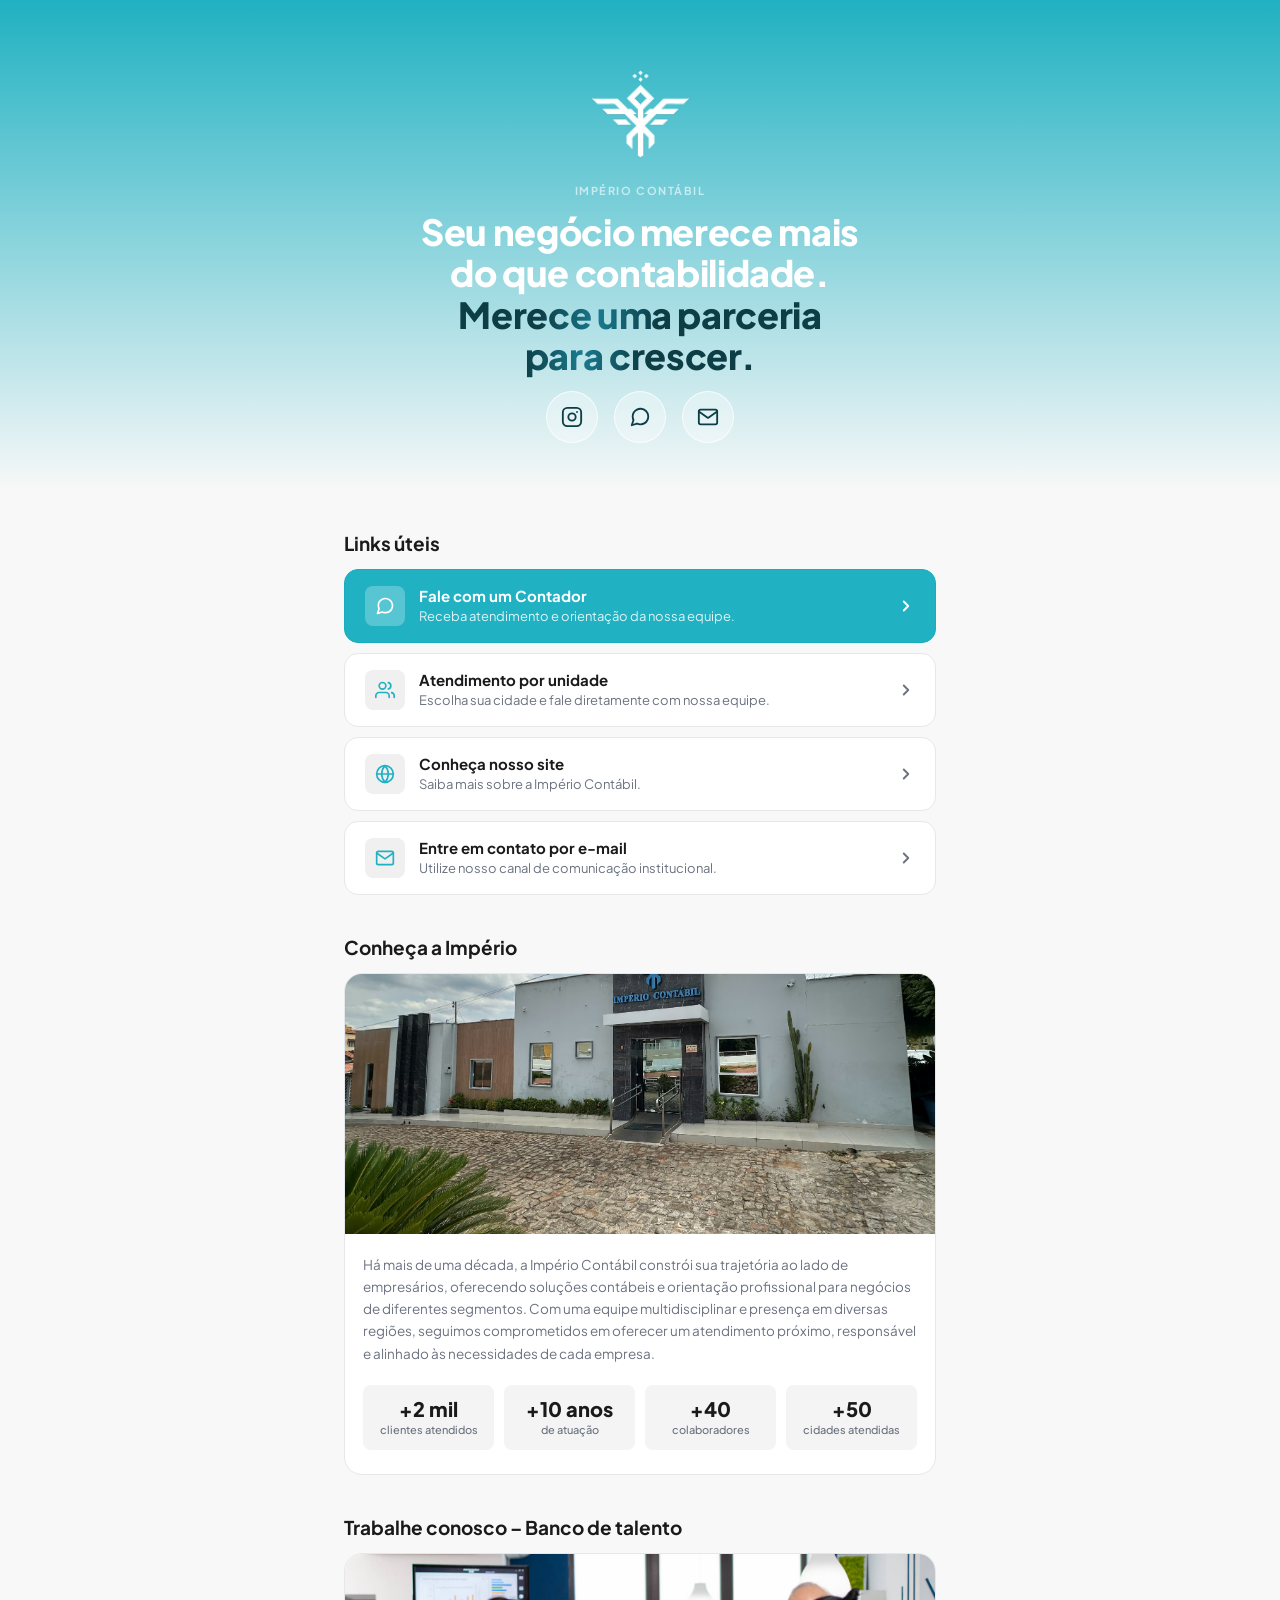
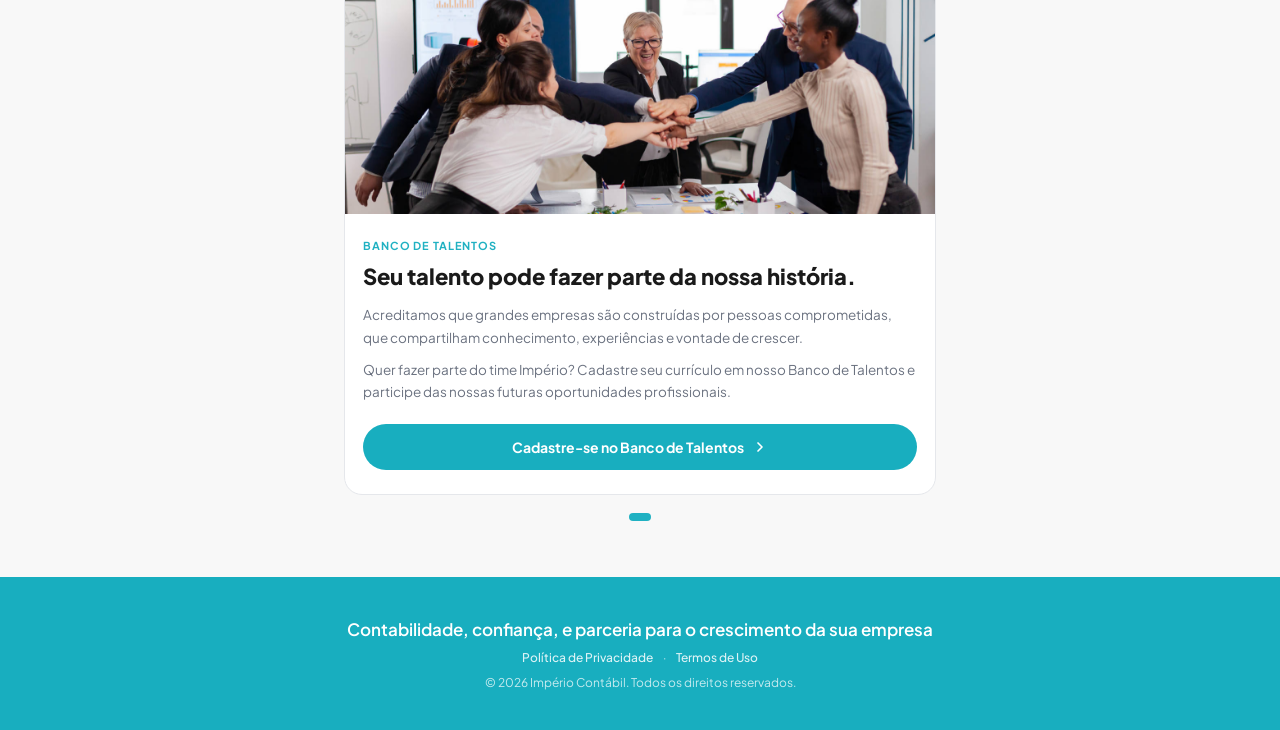
==== index.html @ be9b44d6 "Troca imagem da seção Conheça a Império pela fachada real Co-Authored-By: Claude Sonnet 4.6 <noreply" ====
<!DOCTYPE html>
<html lang="pt-BR">
<head>
  <meta charset="UTF-8" />
  <meta name="viewport" content="width=device-width, initial-scale=1.0" />
  <title>Império Contábil</title>
  <link rel="icon" type="image/png" href="assets/logo.png" />
  <link rel="preconnect" href="https://fonts.googleapis.com" />
  <link rel="preconnect" href="https://fonts.gstatic.com" crossorigin />
  <link href="https://fonts.googleapis.com/css2?family=Plus+Jakarta+Sans:wght@300;400;500;600;700;800&display=swap" rel="stylesheet" />
  <link rel="stylesheet" href="style.css" />
</head>
<body>

  <!-- HERO -->
  <section class="hero">
    <div class="hero__inner">
      <img src="assets/logo.png" alt="Logotipo Império Contábil" class="hero__logo" />
      <span class="hero__eyebrow">Império Contábil</span>
      <h1 class="hero__headline">
        Seu negócio merece mais<br>
        do que contabilidade.<br>
        <span class="hero__accent">Merece uma parceria<br>para crescer.</span>
      </h1>
      <div class="hero__socials">
        <a href="https://www.instagram.com/imperiocontabill/" target="_blank" rel="noopener" class="social-btn" aria-label="Instagram">
          <!-- Camera / Instagram -->
          <svg xmlns="http://www.w3.org/2000/svg" width="22" height="22" viewBox="0 0 24 24" fill="none" stroke="currentColor" stroke-width="2" stroke-linecap="round" stroke-linejoin="round">
            <rect x="2" y="2" width="20" height="20" rx="5" ry="5"/>
            <circle cx="12" cy="12" r="4"/>
            <circle cx="17.5" cy="6.5" r="1" fill="currentColor" stroke="none"/>
          </svg>
        </a>
        <a href="https://wa.me/5589940937771" target="_blank" rel="noopener" class="social-btn" aria-label="WhatsApp">
          <!-- WhatsApp -->
          <svg xmlns="http://www.w3.org/2000/svg" width="22" height="22" viewBox="0 0 24 24" fill="none" stroke="currentColor" stroke-width="2" stroke-linecap="round" stroke-linejoin="round">
            <path d="M21 11.5a8.38 8.38 0 0 1-.9 3.8 8.5 8.5 0 0 1-7.6 4.7 8.38 8.38 0 0 1-3.8-.9L3 21l1.9-5.7a8.38 8.38 0 0 1-.9-3.8 8.5 8.5 0 0 1 4.7-7.6 8.38 8.38 0 0 1 3.8-.9h.5a8.48 8.48 0 0 1 8 8v.5z"/>
          </svg>
        </a>
        <a href="mailto:contato.imperiocontabil@gmail.com" class="social-btn" aria-label="E-mail">
          <!-- Email -->
          <svg xmlns="http://www.w3.org/2000/svg" width="22" height="22" viewBox="0 0 24 24" fill="none" stroke="currentColor" stroke-width="2" stroke-linecap="round" stroke-linejoin="round">
            <path d="M4 4h16c1.1 0 2 .9 2 2v12c0 1.1-.9 2-2 2H4c-1.1 0-2-.9-2-2V6c0-1.1.9-2 2-2z"/>
            <polyline points="22,6 12,13 2,6"/>
          </svg>
        </a>
      </div>
    </div>
  </section>

  <!-- MAIN CONTENT -->
  <main class="main">

    <!-- LINKS ÚTEIS -->
    <section class="section">
      <h2 class="section__title">Links úteis</h2>
      <div class="links-list">

        <a href="https://wa.me/5589940937771" target="_blank" rel="noopener" class="link-item link-item--primary">
          <div class="link-item__icon">
            <svg xmlns="http://www.w3.org/2000/svg" width="20" height="20" viewBox="0 0 24 24" fill="none" stroke="currentColor" stroke-width="2" stroke-linecap="round" stroke-linejoin="round">
              <path d="M21 11.5a8.38 8.38 0 0 1-.9 3.8 8.5 8.5 0 0 1-7.6 4.7 8.38 8.38 0 0 1-3.8-.9L3 21l1.9-5.7a8.38 8.38 0 0 1-.9-3.8 8.5 8.5 0 0 1 4.7-7.6 8.38 8.38 0 0 1 3.8-.9h.5a8.48 8.48 0 0 1 8 8v.5z"/>
            </svg>
          </div>
          <div class="link-item__text">
            <span class="link-item__label">Fale com um Contador</span>
            <span class="link-item__sub">Receba atendimento e orientação da nossa equipe.</span>
          </div>
          <div class="link-item__arrow">
            <svg xmlns="http://www.w3.org/2000/svg" width="18" height="18" viewBox="0 0 24 24" fill="none" stroke="currentColor" stroke-width="2.5" stroke-linecap="round" stroke-linejoin="round">
              <polyline points="9 18 15 12 9 6"/>
            </svg>
          </div>
        </a>

        <a href="unidades.html" class="link-item">
          <div class="link-item__icon link-item__icon--muted">
            <svg xmlns="http://www.w3.org/2000/svg" width="20" height="20" viewBox="0 0 24 24" fill="none" stroke="currentColor" stroke-width="2" stroke-linecap="round" stroke-linejoin="round">
              <path d="M17 21v-2a4 4 0 0 0-4-4H5a4 4 0 0 0-4 4v2"/>
              <circle cx="9" cy="7" r="4"/>
              <path d="M23 21v-2a4 4 0 0 0-3-3.87"/>
              <path d="M16 3.13a4 4 0 0 1 0 7.75"/>
            </svg>
          </div>
          <div class="link-item__text">
            <span class="link-item__label">Atendimento por unidade</span>
            <span class="link-item__sub">Escolha sua cidade e fale diretamente com nossa equipe.</span>
          </div>
          <div class="link-item__arrow link-item__arrow--muted">
            <svg xmlns="http://www.w3.org/2000/svg" width="18" height="18" viewBox="0 0 24 24" fill="none" stroke="currentColor" stroke-width="2.5" stroke-linecap="round" stroke-linejoin="round">
              <polyline points="9 18 15 12 9 6"/>
            </svg>
          </div>
        </a>

        <a href="https://imperiocontabill.com.br/" target="_blank" rel="noopener" class="link-item">
          <div class="link-item__icon link-item__icon--muted">
            <svg xmlns="http://www.w3.org/2000/svg" width="20" height="20" viewBox="0 0 24 24" fill="none" stroke="currentColor" stroke-width="2" stroke-linecap="round" stroke-linejoin="round">
              <circle cx="12" cy="12" r="10"/>
              <line x1="2" y1="12" x2="22" y2="12"/>
              <path d="M12 2a15.3 15.3 0 0 1 4 10 15.3 15.3 0 0 1-4 10 15.3 15.3 0 0 1-4-10 15.3 15.3 0 0 1 4-10z"/>
            </svg>
          </div>
          <div class="link-item__text">
            <span class="link-item__label">Conheça nosso site</span>
            <span class="link-item__sub">Saiba mais sobre a Império Contábil.</span>
          </div>
          <div class="link-item__arrow link-item__arrow--muted">
            <svg xmlns="http://www.w3.org/2000/svg" width="18" height="18" viewBox="0 0 24 24" fill="none" stroke="currentColor" stroke-width="2.5" stroke-linecap="round" stroke-linejoin="round">
              <polyline points="9 18 15 12 9 6"/>
            </svg>
          </div>
        </a>

        <a href="mailto:contato.imperiocontabil@gmail.com" class="link-item">
          <div class="link-item__icon link-item__icon--muted">
            <svg xmlns="http://www.w3.org/2000/svg" width="20" height="20" viewBox="0 0 24 24" fill="none" stroke="currentColor" stroke-width="2" stroke-linecap="round" stroke-linejoin="round">
              <path d="M4 4h16c1.1 0 2 .9 2 2v12c0 1.1-.9 2-2 2H4c-1.1 0-2-.9-2-2V6c0-1.1.9-2 2-2z"/>
              <polyline points="22,6 12,13 2,6"/>
            </svg>
          </div>
          <div class="link-item__text">
            <span class="link-item__label">Entre em contato por e-mail</span>
            <span class="link-item__sub">Utilize nosso canal de comunicação institucional.</span>
          </div>
          <div class="link-item__arrow link-item__arrow--muted">
            <svg xmlns="http://www.w3.org/2000/svg" width="18" height="18" viewBox="0 0 24 24" fill="none" stroke="currentColor" stroke-width="2.5" stroke-linecap="round" stroke-linejoin="round">
              <polyline points="9 18 15 12 9 6"/>
            </svg>
          </div>
        </a>

      </div>
    </section>

    <!-- CONHEÇA A IMPÉRIO -->
    <section class="section">
      <h2 class="section__title">Conheça a Império</h2>
      <div class="card">
        <img src="assets/conheca-imperio-new.jpg" alt="Equipe Império Contábil" class="card__img" />
        <div class="card__body">
          <p class="card__text">
            Há mais de uma década, a Império Contábil constrói sua trajetória ao lado de empresários, oferecendo soluções contábeis e orientação profissional para negócios de diferentes segmentos. Com uma equipe multidisciplinar e presença em diversas regiões, seguimos comprometidos em oferecer um atendimento próximo, responsável e alinhado às necessidades de cada empresa.
          </p>
          <div class="stats-grid">
            <div class="stat">
              <span class="stat__value">+2 mil</span>
              <span class="stat__label">clientes atendidos</span>
            </div>
            <div class="stat">
              <span class="stat__value">+10 anos</span>
              <span class="stat__label">de atuação</span>
            </div>
            <div class="stat">
              <span class="stat__value">+40</span>
              <span class="stat__label">colaboradores</span>
            </div>
            <div class="stat">
              <span class="stat__value">+50</span>
              <span class="stat__label">cidades atendidas</span>
            </div>
          </div>
        </div>
      </div>
    </section>

    <!-- TRABALHE CONOSCO -->
    <section class="section">
      <h2 class="section__title">Trabalhe conosco &ndash; Banco de talento</h2>
      <div class="carousel">
        <div class="carousel__track" id="carouselTrack">

          <!-- Card 1: Banco de Talentos -->
          <div class="carousel__slide">
            <div class="card card--job">
              <img src="assets/banco-talentos.jpg" alt="Banco de Talentos Império Contábil" class="card__img" />
              <div class="card__body">
                <span class="tag">BANCO DE TALENTOS</span>
                <h3 class="card__job-title">Seu talento pode fazer parte da nossa história.</h3>
                <p class="card__text">
                  Acreditamos que grandes empresas são construídas por pessoas comprometidas, que compartilham conhecimento, experiências e vontade de crescer.
                </p>
                <p class="card__text">
                  Quer fazer parte do time Império? Cadastre seu currículo em nosso Banco de Talentos e participe das nossas futuras oportunidades profissionais.
                </p>
                <a href="#" class="btn-primary">
                  Cadastre-se no Banco de Talentos
                  <svg xmlns="http://www.w3.org/2000/svg" width="16" height="16" viewBox="0 0 24 24" fill="none" stroke="currentColor" stroke-width="2.5" stroke-linecap="round" stroke-linejoin="round">
                    <polyline points="9 18 15 12 9 6"/>
                  </svg>
                </a>
              </div>
            </div>
          </div>

          <!-- Slots para vagas futuras -->
          <!-- <div class="carousel__slide"> ... </div> -->

        </div>
        <div class="carousel__dots" id="carouselDots">
          <button class="dot dot--active" aria-label="Slide 1"></button>
        </div>
      </div>
    </section>

  </main>

  <!-- FOOTER -->
  <footer class="footer">
    <p class="footer__tagline">Contabilidade, confiança, e parceria para o crescimento da sua empresa</p>
    <div class="footer__legal">
      <a href="privacidade.html">Política de Privacidade</a>
      <span>·</span>
      <a href="termos.html">Termos de Uso</a>
    </div>
    <p class="footer__copy">&copy; 2026 Império Contábil. Todos os direitos reservados.</p>
  </footer>

  <script src="carousel.js"></script>
</body>
</html>
---- style.css ----
/* ============================================
   IMPÉRIO CONTÁBIL — Links Page
   Mobile-first | Plus Jakarta Sans
   ============================================ */

:root {
  --brand:        #20B1C2;
  --brand-dark:   #18AEBF;
  --white:        #ffffff;
  --bg:           #f8f8f8;
  --text:         #1a1a1a;
  --text-muted:   #6b7280;
  --border:       #e5e7eb;
  --radius-sm:    8px;
  --radius-md:    14px;
  --radius-lg:    18px;
}

*, *::before, *::after {
  box-sizing: border-box;
  margin: 0;
  padding: 0;
}

html {
  scroll-behavior: smooth;
}

body {
  font-family: 'Plus Jakarta Sans', sans-serif;
  font-size: 15px;
  color: var(--text);
  background-color: var(--bg);
  -webkit-font-smoothing: antialiased;
}

a {
  text-decoration: none;
  color: inherit;
}

img {
  display: block;
  max-width: 100%;
}

/* ============================================
   HERO
   ============================================ */

.hero {
  background: linear-gradient(180deg, var(--brand) 0%, var(--bg) 100%);
  padding: 48px 24px 36px;
  text-align: center;
}

.hero__inner {
  max-width: 480px;
  margin: 0 auto;
}

.hero__logo {
  width: 80px;
  height: 80px;
  object-fit: contain;
  margin: 0 auto 20px;
  /* logo is white — no filter needed on teal bg */
}

.hero__eyebrow {
  display: block;
  font-size: 11px;
  font-weight: 700;
  letter-spacing: 0.14em;
  text-transform: uppercase;
  color: rgba(255, 255, 255, 0.6);
  margin-bottom: 14px;
}

.hero__headline {
  font-size: 25px;
  font-weight: 800;
  line-height: 1.15;
  letter-spacing: -0.01em;
  margin-bottom: 14px;
  color: #ffffff;
}

.hero__accent {
  color: transparent;
  -webkit-background-clip: text;
  background-clip: text;
  background-image: repeating-linear-gradient(
    90deg,
    #0d3d45  0px,
    #0d3d45  80px,
    #1a7a8e 140px,
    #0d3d45 200px,
    #0d3d45 280px
  );
  background-size: 560px auto;
  animation: accentFlow 5s linear infinite;
}

@keyframes accentFlow {
  from { background-position: 0 0; }
  to   { background-position: 560px 0; }
}

.hero__sub {
  font-size: 15px;
  font-weight: 500;
  line-height: 1.5;
  color: #0a2d35;
  margin-bottom: 28px;
}

.hero__socials {
  display: flex;
  justify-content: center;
  gap: 16px;
}

.social-btn {
  display: flex;
  align-items: center;
  justify-content: center;
  width: 46px;
  height: 46px;
  border-radius: 50%;
  background: rgba(255, 255, 255, 0.35);
  color: #0d3d45;
  border: 1.5px solid rgba(255, 255, 255, 0.7);
  transition: background 0.2s, transform 0.15s;
}

.social-btn:hover {
  background: rgba(255, 255, 255, 0.55);
  transform: translateY(-2px);
}

/* ============================================
   MAIN
   ============================================ */

.main {
  max-width: 600px;
  margin: 0 auto;
  padding: 0 16px 40px;
}

.section {
  margin-top: 32px;
}

.section__title {
  font-size: 17px;
  font-weight: 700;
  color: var(--text);
  margin-bottom: 14px;
}

/* ============================================
   LINKS LIST
   ============================================ */

.links-list {
  display: flex;
  flex-direction: column;
  gap: 10px;
}

.link-item {
  display: flex;
  align-items: center;
  gap: 14px;
  padding: 14px 16px;
  background: var(--white);
  border-radius: var(--radius-md);
  border: 1px solid var(--border);
  transition: transform 0.15s, box-shadow 0.15s;
}

.link-item:hover {
  transform: translateY(-1px);
  box-shadow: 0 4px 12px rgba(0, 0, 0, 0.07);
}

.link-item:active {
  transform: translateY(0);
}

/* Primary (highlighted) link item */
.link-item--primary {
  background: var(--brand);
  border-color: var(--brand-dark);
  color: var(--white);
}

.link-item--primary .link-item__label {
  color: var(--white);
}

.link-item--primary .link-item__sub {
  color: rgba(255, 255, 255, 0.85);
}

.link-item__icon {
  display: flex;
  align-items: center;
  justify-content: center;
  flex-shrink: 0;
  width: 40px;
  height: 40px;
  border-radius: var(--radius-sm);
  background: rgba(255, 255, 255, 0.25);
  color: var(--white);
}

.link-item__icon--muted {
  background: #f0f0f0;
  color: var(--brand);
}

.link-item__text {
  flex: 1;
  display: flex;
  flex-direction: column;
  gap: 2px;
}

.link-item__label {
  font-size: 14px;
  font-weight: 700;
  color: var(--text);
  line-height: 1.3;
}

.link-item__sub {
  font-size: 12px;
  font-weight: 400;
  color: var(--text-muted);
  line-height: 1.4;
}

.link-item__arrow {
  flex-shrink: 0;
  display: flex;
  color: var(--white);
}

.link-item__arrow--muted {
  color: var(--text-muted);
}

/* ============================================
   CARD — Shared
   ============================================ */

.card {
  background: var(--white);
  border-radius: var(--radius-lg);
  border: 1px solid var(--border);
  overflow: hidden;
}

.card__img {
  width: 100%;
  height: 200px;
  object-fit: cover;
}

.card__body {
  padding: 20px 18px 24px;
}

.card__text {
  font-size: 13.5px;
  font-weight: 400;
  color: var(--text-muted);
  line-height: 1.65;
  margin-bottom: 10px;
}

.card__text:last-of-type {
  margin-bottom: 0;
}

/* ============================================
   STATS GRID
   ============================================ */

.stats-grid {
  display: grid;
  grid-template-columns: 1fr 1fr;
  gap: 10px;
  margin-top: 20px;
}

.stat {
  background: #f4f4f4;
  border-radius: var(--radius-sm);
  padding: 14px 12px;
  display: flex;
  flex-direction: column;
  align-items: center;
  gap: 4px;
}

.stat__value {
  font-size: 20px;
  font-weight: 800;
  color: var(--text);
  line-height: 1;
}

.stat__label {
  font-size: 11px;
  font-weight: 500;
  color: var(--text-muted);
  text-align: center;
}

/* ============================================
   CAROUSEL
   ============================================ */

.carousel {
  position: relative;
  overflow: hidden;
}

.carousel__track {
  display: flex;
  gap: 16px;
  overflow-x: auto;
  scroll-snap-type: x mandatory;
  -webkit-overflow-scrolling: touch;
  scrollbar-width: none;
  padding-bottom: 4px;
}

.carousel__track::-webkit-scrollbar {
  display: none;
}

.carousel__slide {
  flex: 0 0 100%;
  scroll-snap-align: start;
}

.carousel__dots {
  display: flex;
  justify-content: center;
  gap: 6px;
  margin-top: 14px;
}

.dot {
  width: 8px;
  height: 8px;
  border-radius: 50%;
  background: var(--border);
  border: none;
  cursor: pointer;
  padding: 0;
  transition: background 0.2s, width 0.2s;
}

.dot--active {
  background: var(--brand);
  width: 22px;
  border-radius: 4px;
}

/* ============================================
   JOB CARD
   ============================================ */

.card--job .card__body {
  padding: 20px 18px 24px;
}

.tag {
  display: inline-block;
  font-size: 11px;
  font-weight: 700;
  letter-spacing: 0.08em;
  color: var(--brand);
  margin-bottom: 10px;
}

.card__job-title {
  font-size: 20px;
  font-weight: 800;
  color: var(--text);
  line-height: 1.3;
  margin-bottom: 14px;
}

.btn-primary {
  display: inline-flex;
  align-items: center;
  justify-content: center;
  gap: 8px;
  margin-top: 20px;
  width: 100%;
  padding: 14px 20px;
  background: var(--brand-dark);
  color: var(--white);
  font-family: 'Plus Jakarta Sans', sans-serif;
  font-size: 14px;
  font-weight: 700;
  border-radius: 100px;
  border: none;
  cursor: pointer;
  transition: background 0.2s, transform 0.15s;
}

.btn-primary:hover {
  background: #159eaf;
  transform: translateY(-1px);
}

/* ============================================
   FOOTER
   ============================================ */

.footer {
  background: var(--brand-dark);
  padding: 32px 24px;
  text-align: center;
}

.footer__tagline {
  font-size: 15px;
  font-weight: 600;
  color: var(--white);
  line-height: 1.5;
  margin-bottom: 8px;
}

.footer__legal {
  display: flex;
  align-items: center;
  justify-content: center;
  gap: 10px;
  margin-bottom: 10px;
  font-size: 12px;
  color: rgba(255, 255, 255, 0.7);
}

.footer__legal a {
  color: rgba(255, 255, 255, 0.85);
  font-weight: 500;
  transition: color 0.2s;
}

.footer__legal a:hover {
  color: #ffffff;
}

.footer__copy {
  font-size: 12px;
  font-weight: 400;
  color: rgba(255, 255, 255, 0.75);
}

/* ============================================
   DESKTOP — min-width: 768px
   ============================================ */

@media (min-width: 768px) {

  .hero {
    padding: 64px 40px 48px;
  }

  .hero__logo {
    width: 100px;
    height: 100px;
  }

  .hero__headline {
    font-size: 36px;
  }

  .social-btn {
    width: 52px;
    height: 52px;
  }

  .main {
    padding: 0 24px 56px;
  }

  .section {
    margin-top: 40px;
  }

  .section__title {
    font-size: 19px;
  }

  .link-item {
    padding: 16px 20px;
  }

  .link-item__label {
    font-size: 15px;
  }

  .link-item__sub {
    font-size: 13px;
  }

  .card__img {
    height: 260px;
  }

  .stats-grid {
    grid-template-columns: repeat(4, 1fr);
  }

  .card__job-title {
    font-size: 22px;
  }

  .footer {
    padding: 40px 40px;
  }

  .footer__tagline {
    font-size: 17px;
  }
}

@media (min-width: 1024px) {

  .hero__inner {
    max-width: 560px;
  }

  .main {
    max-width: 640px;
  }

  .link-item:hover {
    box-shadow: 0 6px 20px rgba(0, 0, 0, 0.09);
  }
}
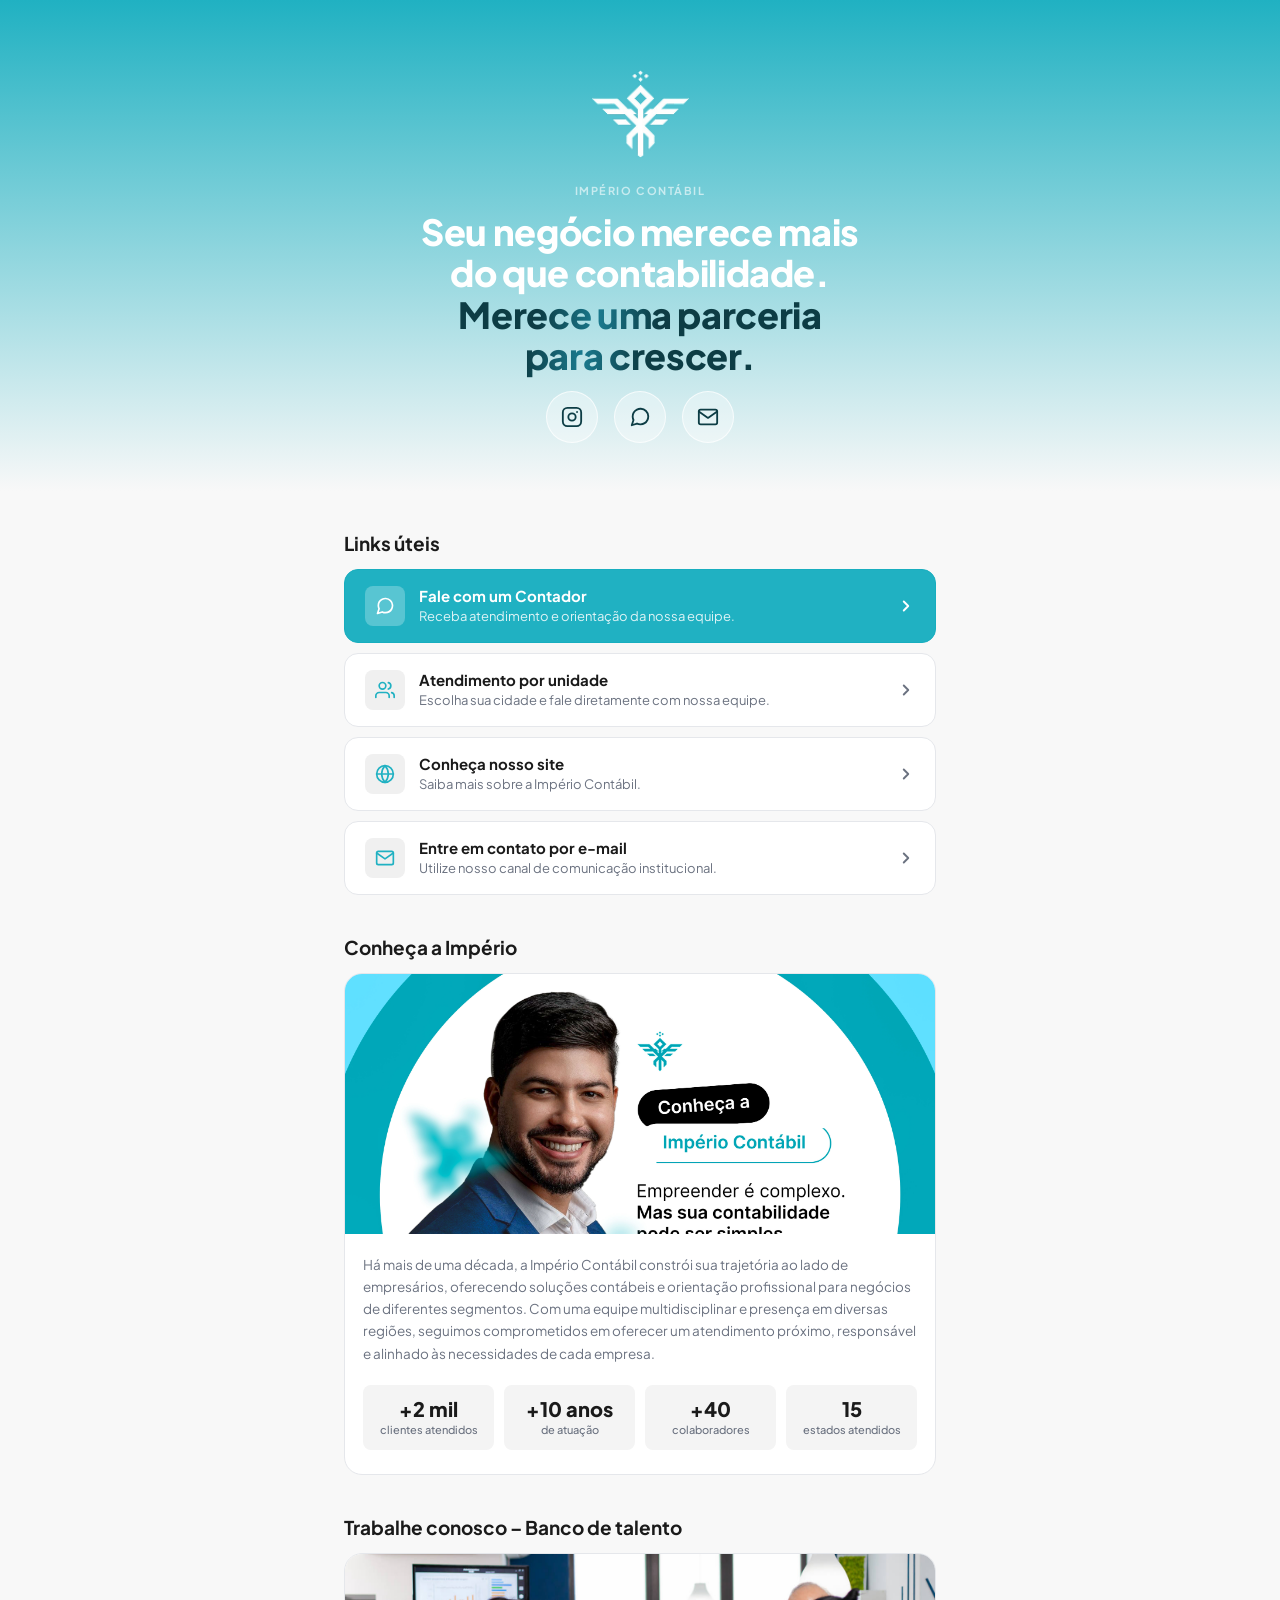
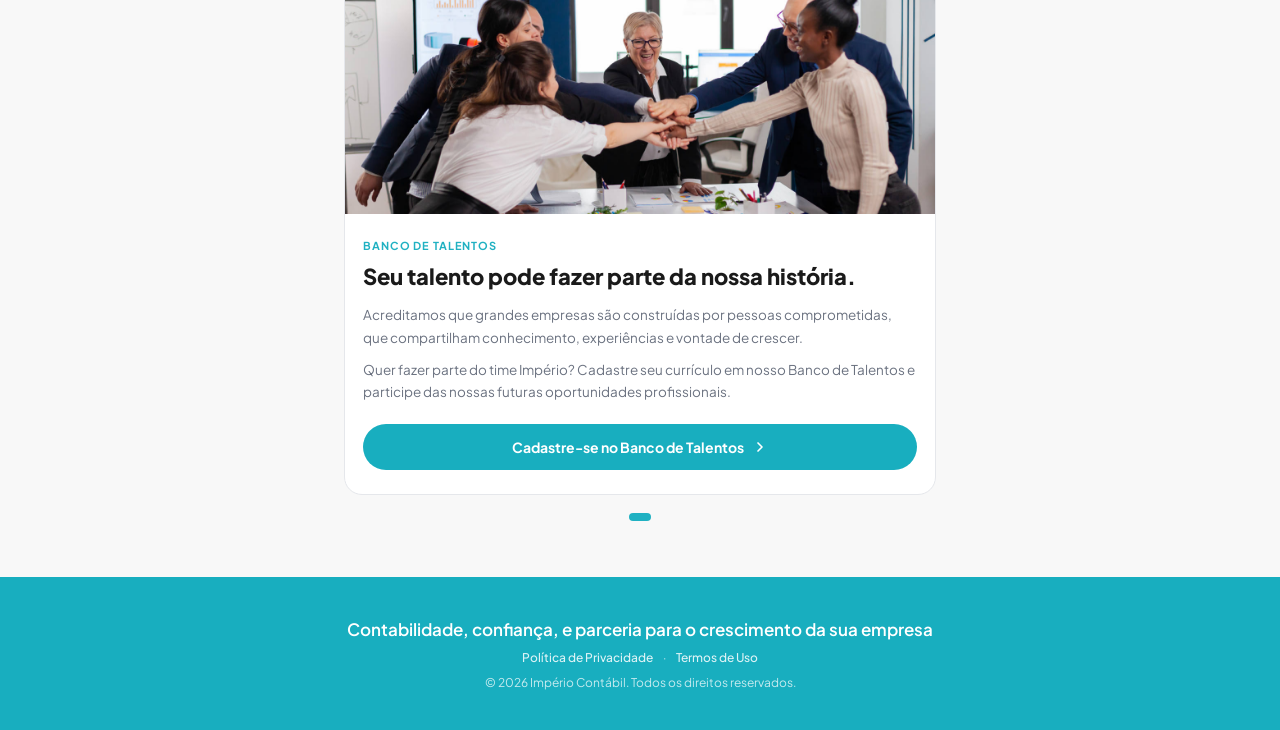
==== commit 9f841957: "Atualiza estatística de cidades para estados atendidos Co-Authored-By: Claude Sonnet 4.6 <noreply@an" ====
--- a/index.html
+++ b/index.html
@@ -137,7 +137,7 @@
     <section class="section">
       <h2 class="section__title">Conheça a Império</h2>
       <div class="card">
-        <img src="assets/conheca-imperio-new.jpg" alt="Equipe Império Contábil" class="card__img" />
+        <img src="assets/conheca-imperio-new.jpg" alt="Fachada Império Contábil" class="card__img" style="object-position: top;" />
         <div class="card__body">
           <p class="card__text">
             Há mais de uma década, a Império Contábil constrói sua trajetória ao lado de empresários, oferecendo soluções contábeis e orientação profissional para negócios de diferentes segmentos. Com uma equipe multidisciplinar e presença em diversas regiões, seguimos comprometidos em oferecer um atendimento próximo, responsável e alinhado às necessidades de cada empresa.
@@ -156,8 +156,8 @@
               <span class="stat__label">colaboradores</span>
             </div>
             <div class="stat">
-              <span class="stat__value">+50</span>
-              <span class="stat__label">cidades atendidas</span>
+              <span class="stat__value">15</span>
+              <span class="stat__label">estados atendidos</span>
             </div>
           </div>
         </div>
@@ -183,12 +183,12 @@
                 <p class="card__text">
                   Quer fazer parte do time Império? Cadastre seu currículo em nosso Banco de Talentos e participe das nossas futuras oportunidades profissionais.
                 </p>
-                <a href="#" class="btn-primary">
+                <button class="btn-primary" id="openTalentModal" type="button">
                   Cadastre-se no Banco de Talentos
                   <svg xmlns="http://www.w3.org/2000/svg" width="16" height="16" viewBox="0 0 24 24" fill="none" stroke="currentColor" stroke-width="2.5" stroke-linecap="round" stroke-linejoin="round">
                     <polyline points="9 18 15 12 9 6"/>
                   </svg>
-                </a>
+                </button>
               </div>
             </div>
           </div>
@@ -217,5 +217,149 @@
   </footer>
 
   <script src="carousel.js"></script>
+
+  <!-- MODAL — Banco de Talentos -->
+  <div class="modal-overlay" id="talentModal" aria-hidden="true">
+    <div class="modal" role="dialog" aria-modal="true">
+
+      <div class="modal__header">
+        <div class="modal__top">
+          <span class="modal__label">Banco de Talentos</span>
+          <button class="modal__close" id="modalClose" aria-label="Fechar">
+            <svg xmlns="http://www.w3.org/2000/svg" width="16" height="16" viewBox="0 0 24 24" fill="none" stroke="currentColor" stroke-width="2.5" stroke-linecap="round" stroke-linejoin="round">
+              <line x1="18" y1="6" x2="6" y2="18"/><line x1="6" y1="6" x2="18" y2="18"/>
+            </svg>
+          </button>
+        </div>
+        <div id="modalStepperWrap">
+          <div class="modal__stepper" id="modalStepper"></div>
+        </div>
+      </div>
+
+      <div class="modal__body">
+
+        <!-- Etapa 1 — Informações pessoais -->
+        <div class="modal__pane" data-pane="1">
+          <div class="modal__pane-header">
+            <span class="modal__pane-num">1 de 4</span>
+            <h3 class="modal__pane-title">Informações pessoais</h3>
+            <p class="modal__pane-sub">Vamos começar com seus dados básicos.</p>
+          </div>
+          <div class="form-fields">
+            <div class="form-group">
+              <label class="form-label" for="f-nome">Nome completo <span class="form-required">*</span></label>
+              <input class="form-input" id="f-nome" type="text" placeholder="Seu nome completo" required />
+            </div>
+            <div class="form-group">
+              <label class="form-label" for="f-whatsapp">WhatsApp para contato <span class="form-required">*</span></label>
+              <input class="form-input" id="f-whatsapp" type="tel" placeholder="(00) 00000-0000" required />
+            </div>
+            <div class="form-group">
+              <label class="form-label" for="f-email">E-mail <span class="form-required">*</span></label>
+              <input class="form-input" id="f-email" type="email" placeholder="seu@email.com" required />
+            </div>
+          </div>
+        </div>
+
+        <!-- Etapa 2 — Interesse profissional -->
+        <div class="modal__pane" data-pane="2" hidden>
+          <div class="modal__pane-header">
+            <span class="modal__pane-num">2 de 4</span>
+            <h3 class="modal__pane-title">Interesse profissional</h3>
+            <p class="modal__pane-sub">Nos conte onde e como você quer atuar.</p>
+          </div>
+          <div class="form-fields">
+            <div class="form-group">
+              <label class="form-label" for="f-unidade">Unidade de interesse <span class="form-required">*</span></label>
+              <select class="form-input form-select" id="f-unidade" required>
+                <option value="">Selecione a cidade</option>
+                <option>São Raimundo Nonato, PI</option>
+                <option>Remanso, BA</option>
+                <option>Campo Alegre de Lourdes, BA</option>
+                <option>Teresina, PI</option>
+                <option>Floriano, PI</option>
+                <option>Qualquer unidade</option>
+              </select>
+            </div>
+            <div class="form-group">
+              <label class="form-label" for="f-area">Área ou função de interesse <span class="form-required">*</span></label>
+              <select class="form-input form-select" id="f-area" required>
+                <option value="">Selecione sua área</option>
+                <option>Contabilidade Geral</option>
+                <option>Departamento Pessoal</option>
+                <option>Fiscal / Tributário</option>
+                <option>Financeiro</option>
+                <option>Administrativo</option>
+                <option>Atendimento ao Cliente</option>
+                <option>Estágio</option>
+              </select>
+            </div>
+          </div>
+        </div>
+
+        <!-- Etapa 3 — Conhecendo você -->
+        <div class="modal__pane" data-pane="3" hidden>
+          <div class="modal__pane-header">
+            <span class="modal__pane-num">3 de 4</span>
+            <h3 class="modal__pane-title">Conhecendo você</h3>
+            <p class="modal__pane-sub">Essa é a sua chance de se apresentar.</p>
+          </div>
+          <div class="form-fields">
+            <div class="form-group">
+              <label class="form-label" for="f-apresentacao">Breve apresentação pessoal e profissional <span class="form-required">*</span></label>
+              <textarea class="form-input form-textarea" id="f-apresentacao" placeholder="Fale um pouco sobre você, sua trajetória e experiências..." required></textarea>
+            </div>
+            <div class="form-group">
+              <label class="form-label" for="f-habilidades">Principais habilidades profissionais <span class="form-required">*</span></label>
+              <textarea class="form-input form-textarea" id="f-habilidades" placeholder="Ex: Excel avançado, atendimento ao cliente, escrita fiscal..." required></textarea>
+            </div>
+            <div class="form-group">
+              <label class="form-label" for="f-motivacao">Por que você quer fazer parte da Império Contábil? <span class="form-required">*</span></label>
+              <textarea class="form-input form-textarea" id="f-motivacao" placeholder="Conte-nos sua motivação..." required></textarea>
+            </div>
+          </div>
+        </div>
+
+        <!-- Etapa 4 — Privacidade -->
+        <div class="modal__pane" data-pane="4" hidden>
+          <div class="modal__pane-header">
+            <span class="modal__pane-num">4 de 4</span>
+            <h3 class="modal__pane-title">Privacidade</h3>
+            <p class="modal__pane-sub">Quase lá! Confirme seu consentimento para finalizar.</p>
+          </div>
+          <div class="form-fields">
+            <div class="privacy-box">
+              <p>Estamos sempre em busca de pessoas que desejam crescer, desenvolver suas habilidades e construir uma trajetória profissional conosco. Ao enviar sua candidatura, suas informações serão utilizadas exclusivamente nos processos de recrutamento e seleção da Império Contábil.</p>
+            </div>
+            <label class="form-check">
+              <input type="checkbox" id="f-privacidade" required />
+              <span>Li o <a href="privacidade.html" target="_blank">aviso de privacidade</a> e estou ciente de como meus dados serão utilizados nos processos de recrutamento e seleção da Império Contábil.</span>
+            </label>
+          </div>
+        </div>
+
+        <!-- Sucesso -->
+        <div class="modal__pane modal__success" data-pane="5" hidden>
+          <div class="success-icon">
+            <svg xmlns="http://www.w3.org/2000/svg" width="32" height="32" viewBox="0 0 24 24" fill="none" stroke="currentColor" stroke-width="2.5" stroke-linecap="round" stroke-linejoin="round">
+              <polyline points="20 6 9 17 4 12"/>
+            </svg>
+          </div>
+          <h3>Candidatura enviada!</h3>
+          <p>Obrigado pelo interesse em fazer parte da Império Contábil. Nossa equipe de RH entrará em contato em breve.</p>
+          <button class="btn-primary" id="modalSuccessClose" type="button" style="max-width:220px;margin-top:8px;">Fechar</button>
+        </div>
+
+      </div>
+
+      <div class="modal__footer" id="modalFooter">
+        <button class="modal__btn-back" id="modalBtnBack" type="button">Voltar</button>
+        <button class="modal__btn-next" id="modalBtnNext" type="button">Próximo</button>
+      </div>
+
+    </div>
+  </div>
+
+  <script src="modal.js"></script>
 </body>
 </html>
--- a/style.css
+++ b/style.css
@@ -467,6 +467,342 @@
 }
 
 /* ============================================
+   MODAL — Banco de Talentos
+   ============================================ */
+
+.modal-overlay {
+  position: fixed;
+  inset: 0;
+  background: rgba(0, 0, 0, 0.5);
+  backdrop-filter: blur(4px);
+  -webkit-backdrop-filter: blur(4px);
+  z-index: 1000;
+  display: flex;
+  align-items: flex-end;
+  justify-content: center;
+  opacity: 0;
+  pointer-events: none;
+  transition: opacity 0.25s ease;
+}
+
+.modal-overlay.is-open {
+  opacity: 1;
+  pointer-events: all;
+}
+
+.modal {
+  background: #fff;
+  width: 100%;
+  max-width: 520px;
+  max-height: 92vh;
+  border-radius: 20px 20px 0 0;
+  display: flex;
+  flex-direction: column;
+  transform: translateY(100%);
+  transition: transform 0.3s cubic-bezier(0.4, 0, 0.2, 1);
+  overflow: hidden;
+}
+
+.modal-overlay.is-open .modal {
+  transform: translateY(0);
+}
+
+@media (min-width: 600px) {
+  .modal-overlay {
+    align-items: center;
+    padding: 24px;
+  }
+  .modal {
+    border-radius: 20px;
+    transform: translateY(16px) scale(0.97);
+  }
+  .modal-overlay.is-open .modal {
+    transform: translateY(0) scale(1);
+  }
+}
+
+.modal__header {
+  padding: 18px 20px 0;
+  flex-shrink: 0;
+}
+
+.modal__top {
+  display: flex;
+  align-items: center;
+  justify-content: space-between;
+  margin-bottom: 16px;
+}
+
+.modal__label {
+  font-size: 11px;
+  font-weight: 700;
+  letter-spacing: 0.1em;
+  text-transform: uppercase;
+  color: var(--brand);
+}
+
+.modal__close {
+  display: flex;
+  align-items: center;
+  justify-content: center;
+  width: 30px;
+  height: 30px;
+  border-radius: 50%;
+  border: none;
+  background: #f0f0f0;
+  color: var(--text-muted);
+  cursor: pointer;
+  transition: background 0.15s;
+}
+
+.modal__close:hover { background: #e0e0e0; }
+
+.modal__stepper {
+  display: flex;
+  align-items: center;
+  margin-bottom: 18px;
+}
+
+.modal__step-dot {
+  flex-shrink: 0;
+  width: 26px;
+  height: 26px;
+  border-radius: 50%;
+  background: #f0f0f0;
+  color: var(--text-muted);
+  font-size: 11px;
+  font-weight: 700;
+  display: flex;
+  align-items: center;
+  justify-content: center;
+  transition: background 0.2s, color 0.2s;
+}
+
+.modal__step-dot.is-active {
+  background: var(--brand);
+  color: #fff;
+}
+
+.modal__step-dot.is-done {
+  background: var(--brand);
+  color: #fff;
+}
+
+.modal__step-line {
+  flex: 1;
+  height: 2px;
+  background: #f0f0f0;
+  transition: background 0.2s;
+}
+
+.modal__step-line.is-done { background: var(--brand); }
+
+.modal__body {
+  flex: 1;
+  overflow-y: auto;
+  padding: 0 20px 20px;
+  -webkit-overflow-scrolling: touch;
+}
+
+.modal__pane-header { margin-bottom: 18px; }
+
+.modal__pane-num {
+  font-size: 11px;
+  font-weight: 700;
+  letter-spacing: 0.08em;
+  text-transform: uppercase;
+  color: var(--brand);
+}
+
+.modal__pane-title {
+  font-size: 20px;
+  font-weight: 800;
+  color: var(--text);
+  margin: 5px 0 3px;
+  line-height: 1.2;
+}
+
+.modal__pane-sub {
+  font-size: 13px;
+  color: var(--text-muted);
+}
+
+.form-fields {
+  display: flex;
+  flex-direction: column;
+  gap: 14px;
+}
+
+.form-group {
+  display: flex;
+  flex-direction: column;
+  gap: 5px;
+}
+
+.form-label {
+  font-size: 13px;
+  font-weight: 600;
+  color: var(--text);
+}
+
+.form-required { color: var(--brand); }
+
+.form-input {
+  padding: 11px 13px;
+  border: 1.5px solid var(--border);
+  border-radius: var(--radius-sm);
+  font-family: 'Plus Jakarta Sans', sans-serif;
+  font-size: 14px;
+  color: var(--text);
+  background: #fff;
+  outline: none;
+  transition: border-color 0.15s;
+  width: 100%;
+  -webkit-appearance: none;
+}
+
+.form-input:focus { border-color: var(--brand); }
+
+.form-input.is-error { border-color: #ef4444; }
+
+.form-select {
+  background-image: url("data:image/svg+xml,%3Csvg xmlns='http://www.w3.org/2000/svg' width='16' height='16' viewBox='0 0 24 24' fill='none' stroke='%236b7280' stroke-width='2.5' stroke-linecap='round' stroke-linejoin='round'%3E%3Cpolyline points='6 9 12 15 18 9'/%3E%3C/svg%3E");
+  background-repeat: no-repeat;
+  background-position: right 12px center;
+  padding-right: 36px;
+  cursor: pointer;
+}
+
+.form-textarea {
+  min-height: 88px;
+  resize: vertical;
+  line-height: 1.55;
+}
+
+.privacy-box {
+  background: #f4f8f8;
+  border-radius: var(--radius-sm);
+  padding: 14px 16px;
+}
+
+.privacy-box p {
+  font-size: 13.5px;
+  color: var(--text-muted);
+  line-height: 1.65;
+}
+
+.form-check {
+  display: flex;
+  gap: 10px;
+  align-items: flex-start;
+  cursor: pointer;
+}
+
+.form-check input[type="checkbox"] {
+  flex-shrink: 0;
+  margin-top: 2px;
+  width: 18px;
+  height: 18px;
+  accent-color: var(--brand);
+  cursor: pointer;
+}
+
+.form-check input[type="checkbox"].is-error {
+  outline: 2px solid #ef4444;
+  outline-offset: 1px;
+}
+
+.form-check span {
+  font-size: 13px;
+  color: var(--text-muted);
+  line-height: 1.55;
+}
+
+.form-check a {
+  color: var(--brand);
+  font-weight: 600;
+}
+
+.modal__pane[hidden] { display: none !important; }
+
+.modal__success {
+  display: flex;
+  flex-direction: column;
+  align-items: center;
+  text-align: center;
+  padding: 32px 16px 24px;
+  gap: 10px;
+}
+
+.success-icon {
+  width: 64px;
+  height: 64px;
+  border-radius: 50%;
+  background: var(--brand);
+  color: #fff;
+  display: flex;
+  align-items: center;
+  justify-content: center;
+  margin-bottom: 6px;
+}
+
+.modal__success h3 {
+  font-size: 22px;
+  font-weight: 800;
+  color: var(--text);
+}
+
+.modal__success p {
+  font-size: 14px;
+  color: var(--text-muted);
+  line-height: 1.6;
+  max-width: 300px;
+}
+
+.modal__footer {
+  display: flex;
+  gap: 10px;
+  padding: 14px 20px;
+  border-top: 1px solid var(--border);
+  flex-shrink: 0;
+}
+
+.modal__btn-back {
+  flex: 1;
+  padding: 13px;
+  border: 1.5px solid var(--border);
+  border-radius: 100px;
+  background: transparent;
+  font-family: 'Plus Jakarta Sans', sans-serif;
+  font-size: 14px;
+  font-weight: 600;
+  color: var(--text-muted);
+  cursor: pointer;
+  transition: border-color 0.15s, color 0.15s;
+}
+
+.modal__btn-back:hover { border-color: var(--text-muted); color: var(--text); }
+
+.modal__btn-next {
+  flex: 2;
+  padding: 13px;
+  border: none;
+  border-radius: 100px;
+  background: var(--brand);
+  font-family: 'Plus Jakarta Sans', sans-serif;
+  font-size: 14px;
+  font-weight: 700;
+  color: #fff;
+  cursor: pointer;
+  transition: background 0.15s, transform 0.1s;
+}
+
+.modal__btn-next:hover { background: var(--brand-dark); }
+.modal__btn-next:active { transform: scale(0.98); }
+
+.modal__footer.hide-back .modal__btn-back { display: none; }
+
+/* ============================================
    DESKTOP — min-width: 768px
    ============================================ */
 
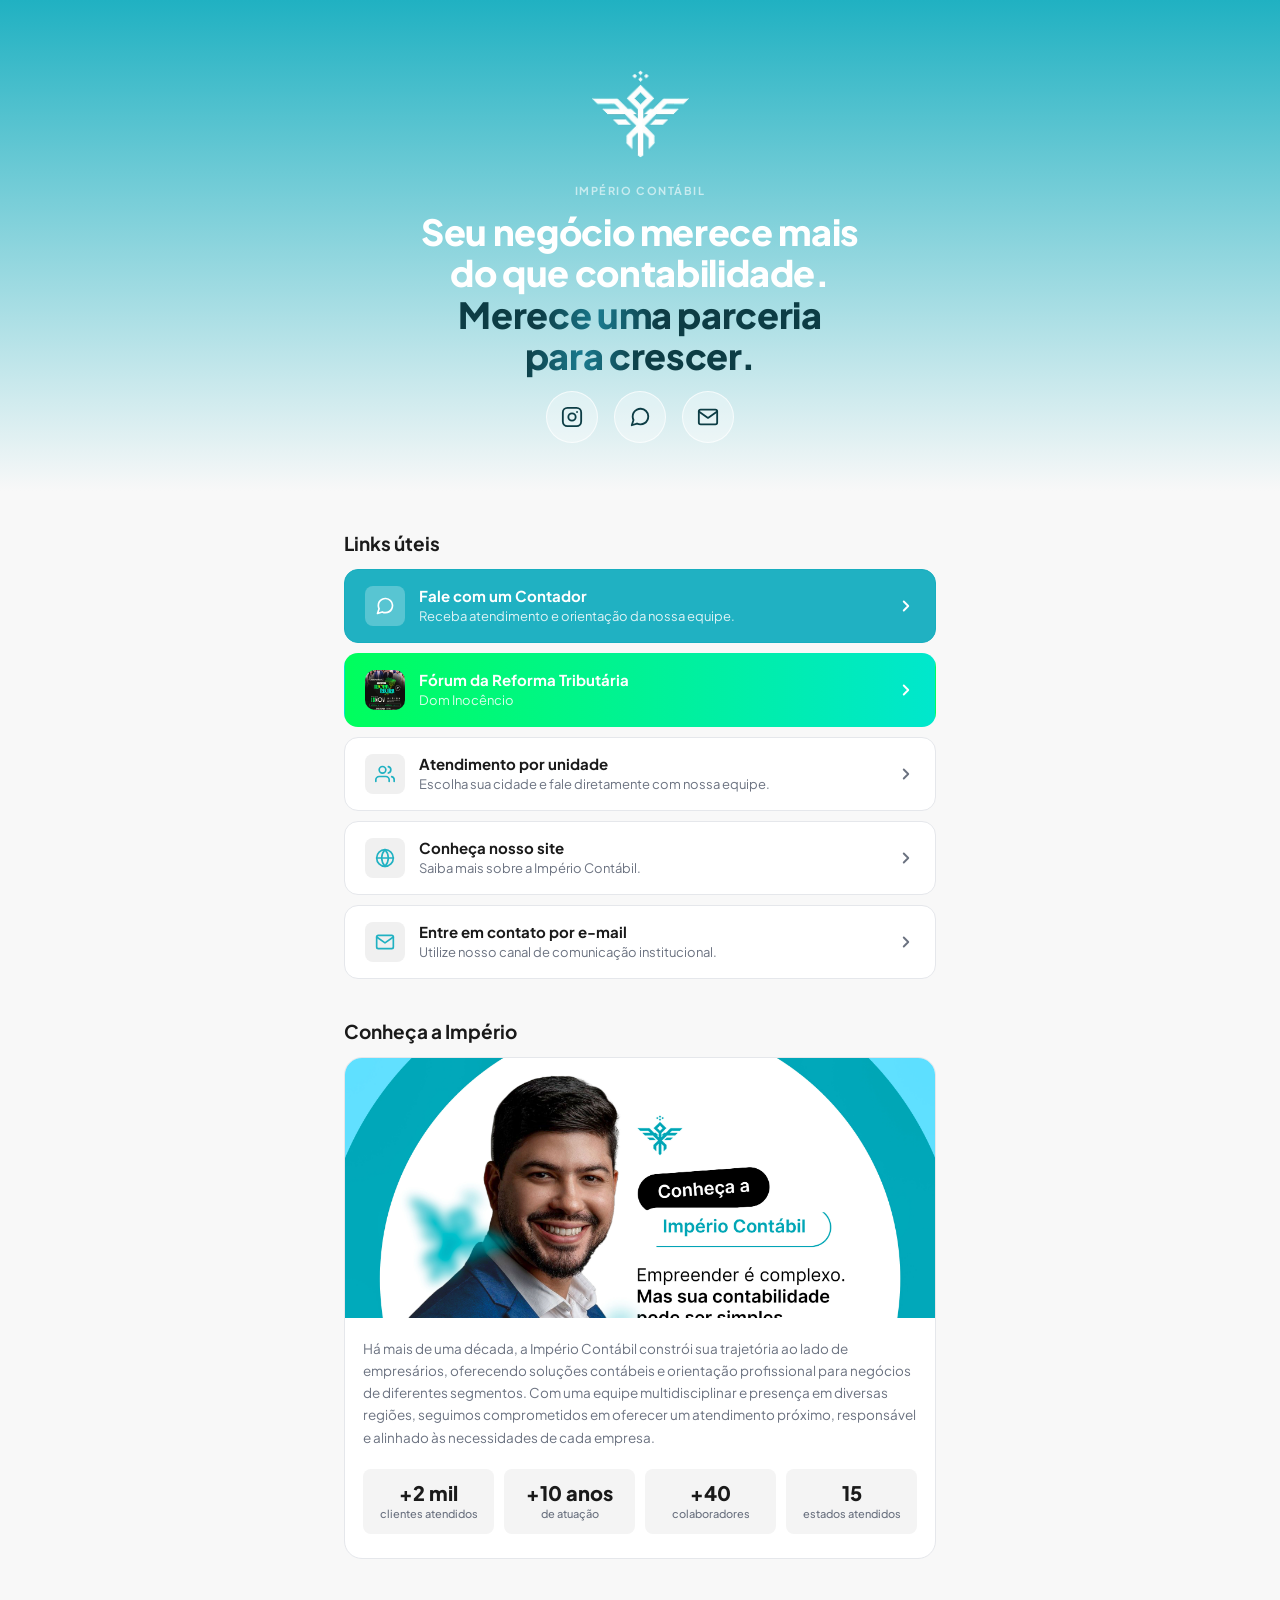
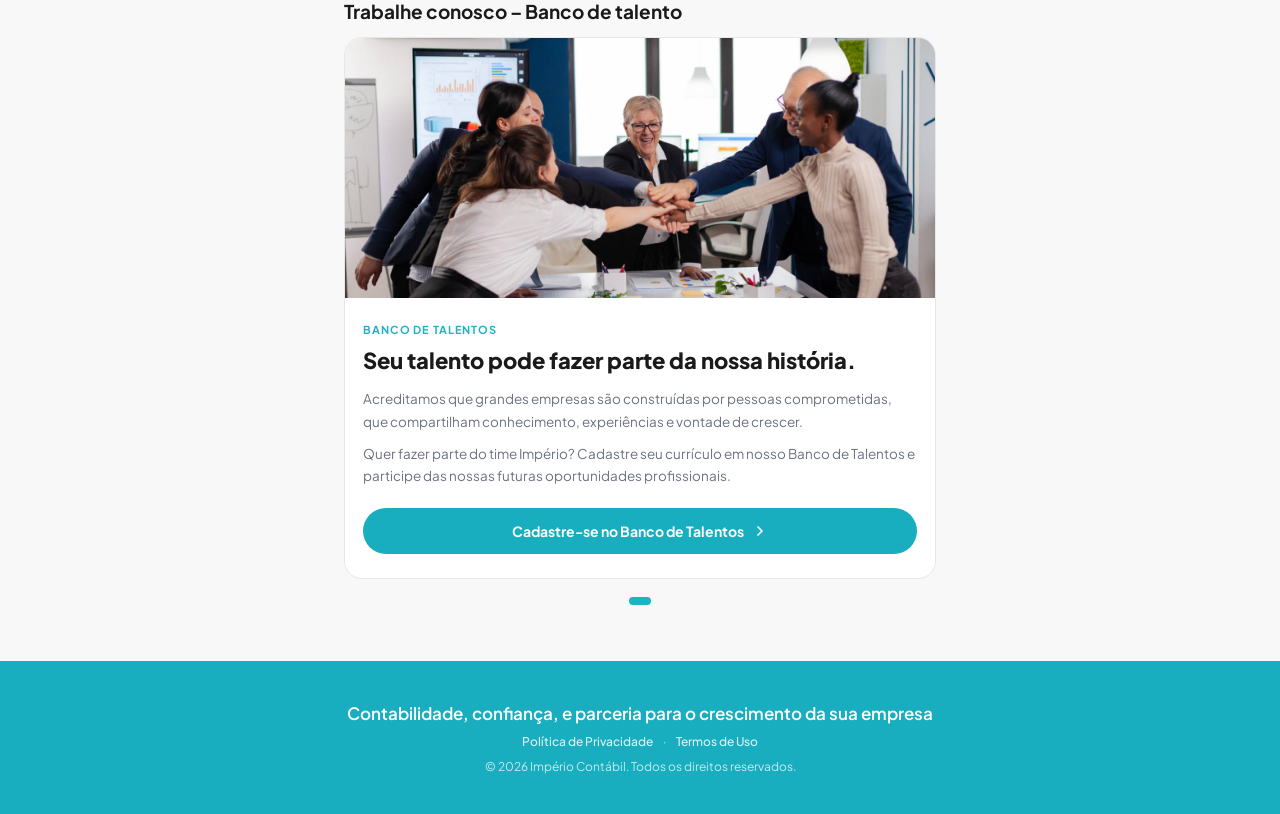
==== commit 2d045694: "Adiciona botão e modal do Fórum da Reforma Tributária - Novo link-item com degradê verde (#00FE5D → " ====
--- a/index.html
+++ b/index.html
@@ -73,6 +73,21 @@
           </div>
         </a>
 
+        <button class="link-item link-item--forum" id="openForumModal" type="button">
+          <div class="link-item__icon link-item__icon--photo">
+            <img src="assets/forum-dom-inocencio.png" alt="Fórum da Reforma Tributária" class="link-item__photo" />
+          </div>
+          <div class="link-item__text">
+            <span class="link-item__label">Fórum da Reforma Tributária</span>
+            <span class="link-item__sub">Dom Inocêncio</span>
+          </div>
+          <div class="link-item__arrow link-item__arrow--muted">
+            <svg xmlns="http://www.w3.org/2000/svg" width="18" height="18" viewBox="0 0 24 24" fill="none" stroke="currentColor" stroke-width="2.5" stroke-linecap="round" stroke-linejoin="round">
+              <polyline points="9 18 15 12 9 6"/>
+            </svg>
+          </div>
+        </button>
+
         <a href="unidades.html" class="link-item">
           <div class="link-item__icon link-item__icon--muted">
             <svg xmlns="http://www.w3.org/2000/svg" width="20" height="20" viewBox="0 0 24 24" fill="none" stroke="currentColor" stroke-width="2" stroke-linecap="round" stroke-linejoin="round">
@@ -129,6 +144,7 @@
             </svg>
           </div>
         </a>
+
 
       </div>
     </section>
@@ -361,5 +377,67 @@
   </div>
 
   <script src="modal.js"></script>
+
+  <!-- MODAL — Fórum da Reforma Tributária -->
+  <div class="modal-overlay" id="forumModal" aria-hidden="true">
+    <div class="modal" role="dialog" aria-modal="true">
+
+      <div class="modal__header">
+        <div class="modal__top">
+          <span class="modal__label">Fórum da Reforma Tributária</span>
+          <button class="modal__close" id="forumModalClose" aria-label="Fechar">
+            <svg xmlns="http://www.w3.org/2000/svg" width="16" height="16" viewBox="0 0 24 24" fill="none" stroke="currentColor" stroke-width="2.5" stroke-linecap="round" stroke-linejoin="round">
+              <line x1="18" y1="6" x2="6" y2="18"/><line x1="6" y1="6" x2="18" y2="18"/>
+            </svg>
+          </button>
+        </div>
+      </div>
+
+      <div class="modal__body">
+
+        <!-- Formulário -->
+        <div class="modal__pane" data-pane="forum-form">
+          <div class="modal__pane-header">
+            <h3 class="modal__pane-title">Garanta sua vaga!</h3>
+            <p class="modal__pane-sub">Preencha seus dados para participar do Fórum em Dom Inocêncio.</p>
+          </div>
+          <div class="form-fields">
+            <div class="form-group">
+              <label class="form-label" for="ff-nome">Nome completo <span class="form-required">*</span></label>
+              <input class="form-input" id="ff-nome" type="text" placeholder="Seu nome completo" required />
+            </div>
+            <div class="form-group">
+              <label class="form-label" for="ff-numero">Número de WhatsApp <span class="form-required">*</span></label>
+              <input class="form-input" id="ff-numero" type="tel" placeholder="(00) 00000-0000" required />
+            </div>
+            <div class="form-group">
+              <label class="form-label" for="ff-empresa">Nome da empresa <span class="form-required">*</span></label>
+              <input class="form-input" id="ff-empresa" type="text" placeholder="Nome da sua empresa" required />
+            </div>
+          </div>
+        </div>
+
+        <!-- Sucesso -->
+        <div class="modal__pane modal__success" data-pane="forum-success" hidden>
+          <div class="success-icon">
+            <svg xmlns="http://www.w3.org/2000/svg" width="32" height="32" viewBox="0 0 24 24" fill="none" stroke="currentColor" stroke-width="2.5" stroke-linecap="round" stroke-linejoin="round">
+              <polyline points="20 6 9 17 4 12"/>
+            </svg>
+          </div>
+          <h3>Inscrição confirmada!</h3>
+          <p>O WhatsApp vai abrir automaticamente com sua mensagem. Só enviar e pronto!</p>
+          <button class="btn-primary" id="forumSuccessClose" type="button" style="max-width:220px;margin-top:8px;">Fechar</button>
+        </div>
+
+      </div>
+
+      <div class="modal__footer" id="forumModalFooter">
+        <button class="modal__btn-next" id="forumBtnInscrever" type="button">Se inscrever</button>
+      </div>
+
+    </div>
+  </div>
+
+  <script src="forum.js"></script>
 </body>
 </html>
--- a/style.css
+++ b/style.css
@@ -803,6 +803,53 @@
 .modal__footer.hide-back .modal__btn-back { display: none; }
 
 /* ============================================
+   LINK ITEM — Button variant (modal trigger)
+   ============================================ */
+
+button.link-item {
+  width: 100%;
+  text-align: left;
+  background: var(--white);
+  cursor: pointer;
+  font-family: 'Plus Jakarta Sans', sans-serif;
+}
+
+/* Forum button — gradient */
+button.link-item--forum {
+  background: linear-gradient(90deg, #00FE5D 0%, #00E7CD 100%);
+  border-color: transparent;
+}
+
+button.link-item--forum .link-item__label {
+  color: #ffffff;
+}
+
+button.link-item--forum .link-item__sub {
+  color: rgba(255, 255, 255, 0.85);
+}
+
+button.link-item--forum .link-item__arrow {
+  color: #ffffff;
+}
+
+.link-item__icon--photo {
+  background: rgba(0, 0, 0, 0.1);
+  border-radius: 10px;
+  overflow: hidden;
+  padding: 0;
+  flex-shrink: 0;
+  width: 40px;
+  height: 40px;
+}
+
+.link-item__photo {
+  width: 100%;
+  height: 100%;
+  object-fit: cover;
+  display: block;
+}
+
+/* ============================================
    DESKTOP — min-width: 768px
    ============================================ */
 
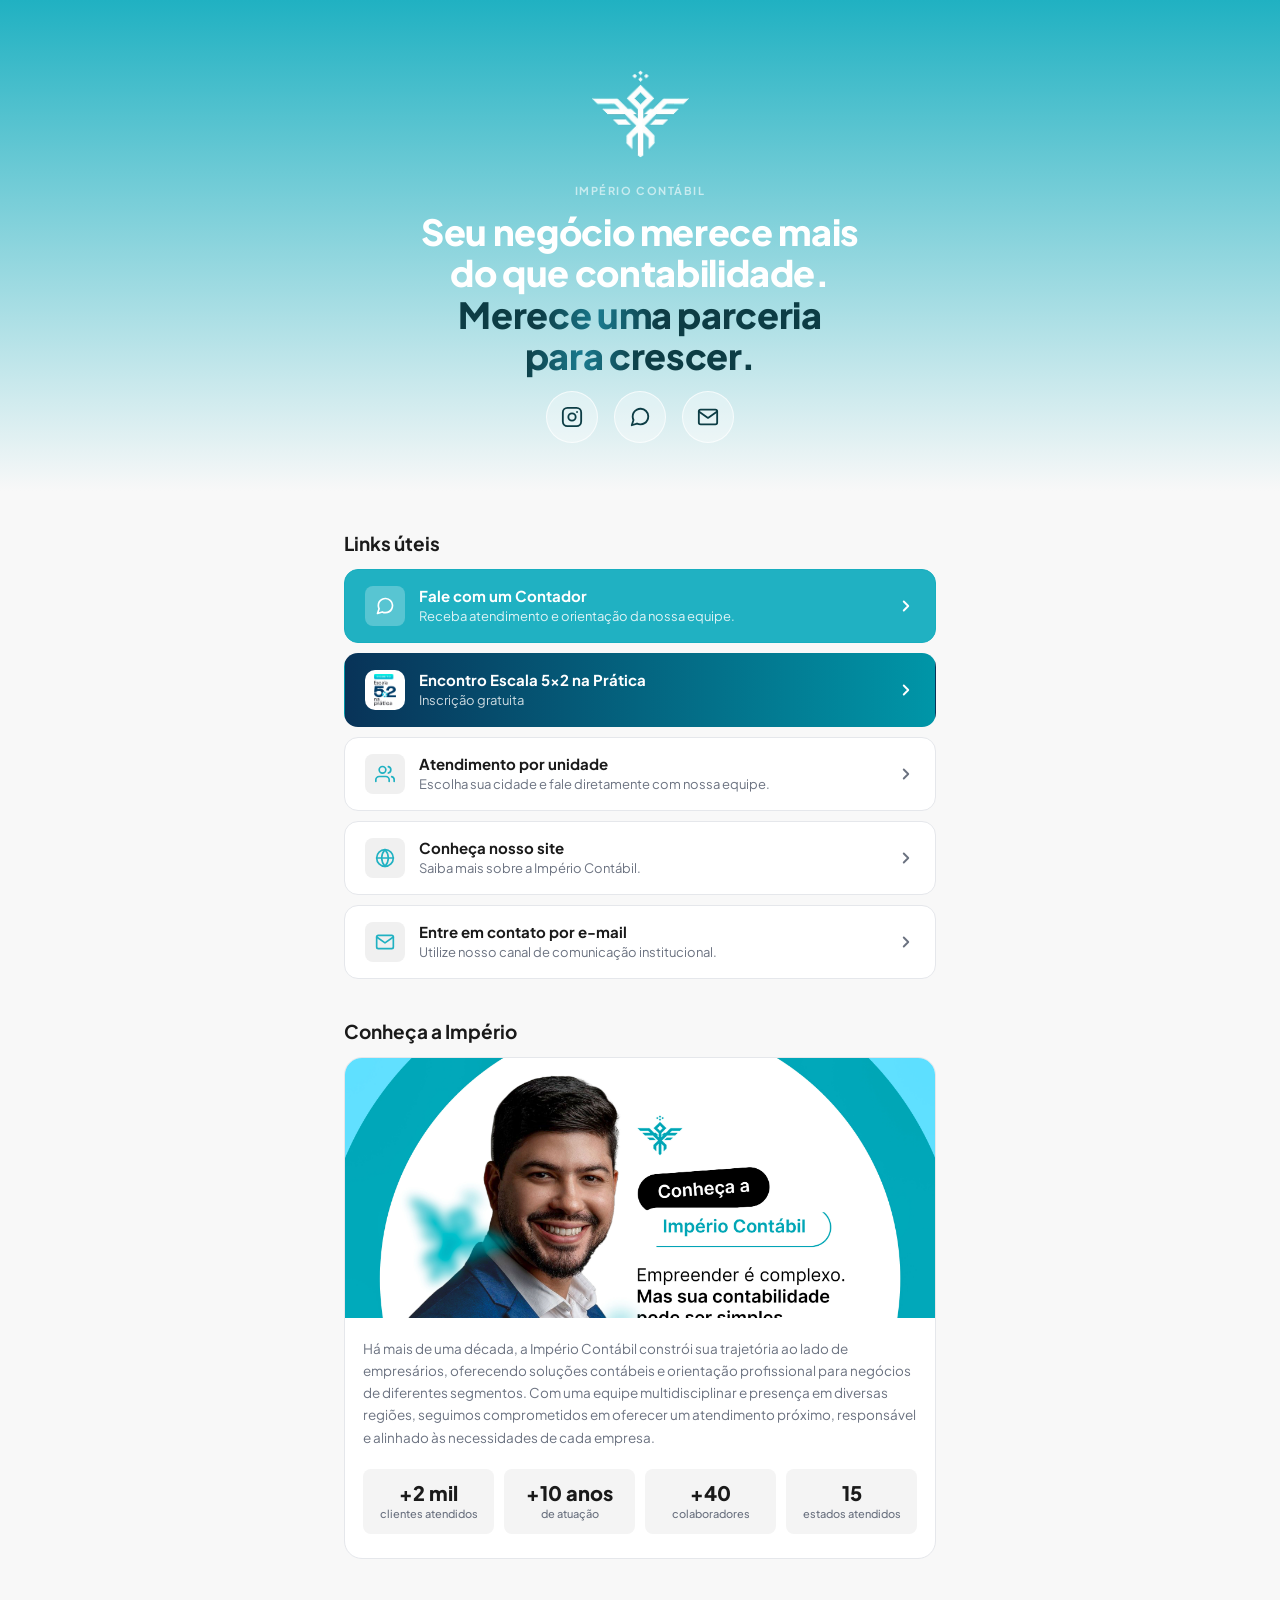
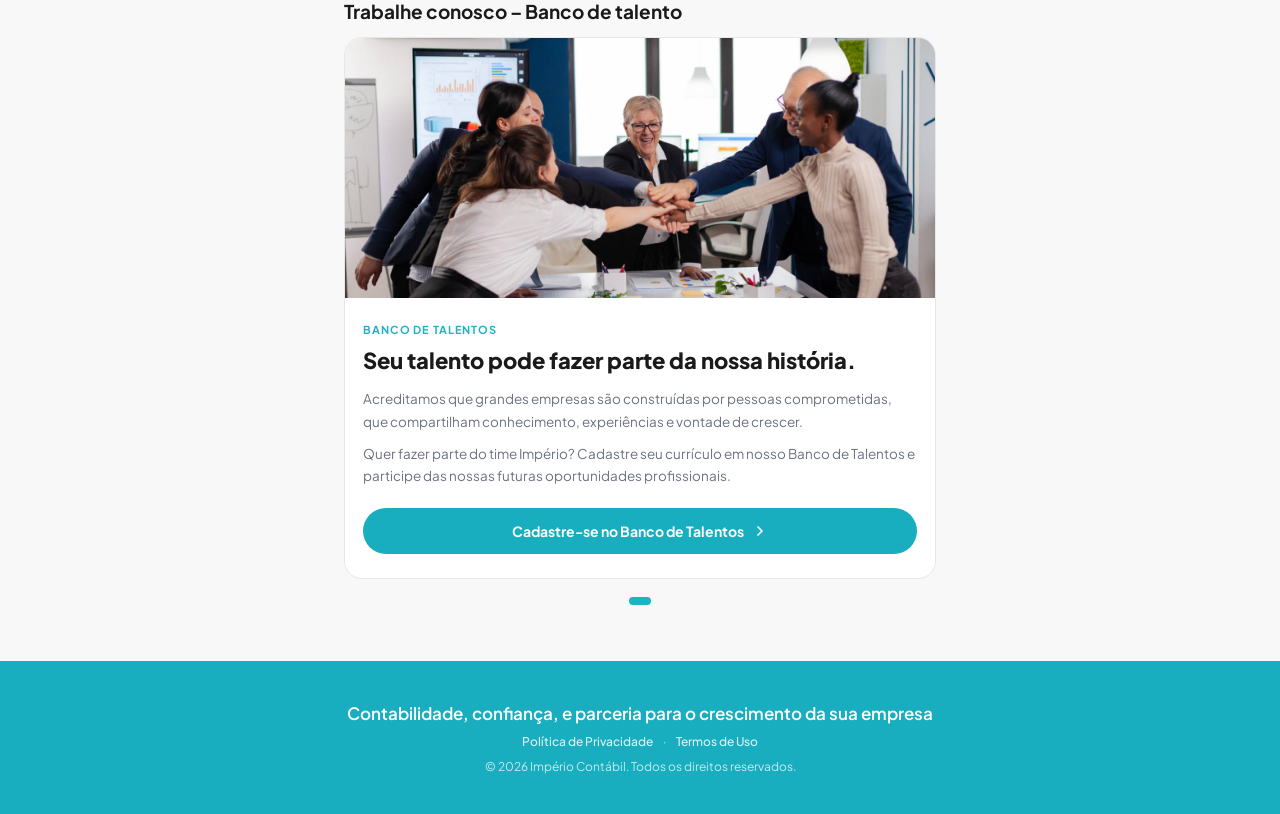
==== commit 7c5ded49: "Adiciona página de inscrição do Encontro Escala 5x2 na Prática - Cria escala52.html com formulário d" ====
--- a/index.html
+++ b/index.html
@@ -31,7 +31,7 @@
             <circle cx="17.5" cy="6.5" r="1" fill="currentColor" stroke="none"/>
           </svg>
         </a>
-        <a href="https://wa.me/5589940937771" target="_blank" rel="noopener" class="social-btn" aria-label="WhatsApp">
+        <a href="https://wa.me/5589994093771" target="_blank" rel="noopener" class="social-btn" aria-label="WhatsApp">
           <!-- WhatsApp -->
           <svg xmlns="http://www.w3.org/2000/svg" width="22" height="22" viewBox="0 0 24 24" fill="none" stroke="currentColor" stroke-width="2" stroke-linecap="round" stroke-linejoin="round">
             <path d="M21 11.5a8.38 8.38 0 0 1-.9 3.8 8.5 8.5 0 0 1-7.6 4.7 8.38 8.38 0 0 1-3.8-.9L3 21l1.9-5.7a8.38 8.38 0 0 1-.9-3.8 8.5 8.5 0 0 1 4.7-7.6 8.38 8.38 0 0 1 3.8-.9h.5a8.48 8.48 0 0 1 8 8v.5z"/>
@@ -56,7 +56,7 @@
       <h2 class="section__title">Links úteis</h2>
       <div class="links-list">
 
-        <a href="https://wa.me/5589940937771" target="_blank" rel="noopener" class="link-item link-item--primary">
+        <a href="https://wa.me/5589994093771" target="_blank" rel="noopener" class="link-item link-item--primary">
           <div class="link-item__icon">
             <svg xmlns="http://www.w3.org/2000/svg" width="20" height="20" viewBox="0 0 24 24" fill="none" stroke="currentColor" stroke-width="2" stroke-linecap="round" stroke-linejoin="round">
               <path d="M21 11.5a8.38 8.38 0 0 1-.9 3.8 8.5 8.5 0 0 1-7.6 4.7 8.38 8.38 0 0 1-3.8-.9L3 21l1.9-5.7a8.38 8.38 0 0 1-.9-3.8 8.5 8.5 0 0 1 4.7-7.6 8.38 8.38 0 0 1 3.8-.9h.5a8.48 8.48 0 0 1 8 8v.5z"/>
@@ -73,7 +73,7 @@
           </div>
         </a>
 
-        <button class="link-item link-item--forum" id="openForumModal" type="button">
+        <button class="link-item link-item--forum" id="openForumModal" type="button" style="display:none;">
           <div class="link-item__icon link-item__icon--photo">
             <img src="assets/forum-dom-inocencio.png" alt="Fórum da Reforma Tributária" class="link-item__photo" />
           </div>
@@ -87,6 +87,21 @@
             </svg>
           </div>
         </button>
+
+        <a href="escala52.html" class="link-item link-item--escala">
+          <div class="link-item__icon link-item__icon--photo">
+            <img src="assets/escala52-logo.png" alt="Encontro Escala 5x2 na Prática" class="link-item__photo" style="object-fit: contain;" />
+          </div>
+          <div class="link-item__text">
+            <span class="link-item__label">Encontro Escala 5x2 na Prática</span>
+            <span class="link-item__sub">Inscrição gratuita</span>
+          </div>
+          <div class="link-item__arrow link-item__arrow--muted">
+            <svg xmlns="http://www.w3.org/2000/svg" width="18" height="18" viewBox="0 0 24 24" fill="none" stroke="currentColor" stroke-width="2.5" stroke-linecap="round" stroke-linejoin="round">
+              <polyline points="9 18 15 12 9 6"/>
+            </svg>
+          </div>
+        </a>
 
         <a href="unidades.html" class="link-item">
           <div class="link-item__icon link-item__icon--muted">
--- a/style.css
+++ b/style.css
@@ -832,6 +832,29 @@
   color: #ffffff;
 }
 
+/* Escala 5x2 link item — navy gradient */
+.link-item--escala {
+  background: linear-gradient(90deg, #083358 0%, #0096A8 100%);
+  border-color: transparent;
+}
+
+.link-item--escala .link-item__label {
+  color: #ffffff;
+}
+
+.link-item--escala .link-item__sub {
+  color: rgba(255, 255, 255, 0.8);
+}
+
+.link-item--escala .link-item__arrow {
+  color: #ffffff;
+}
+
+.link-item--escala .link-item__icon--photo {
+  background: #ffffff;
+  padding: 4px;
+}
+
 .link-item__icon--photo {
   background: rgba(0, 0, 0, 0.1);
   border-radius: 10px;
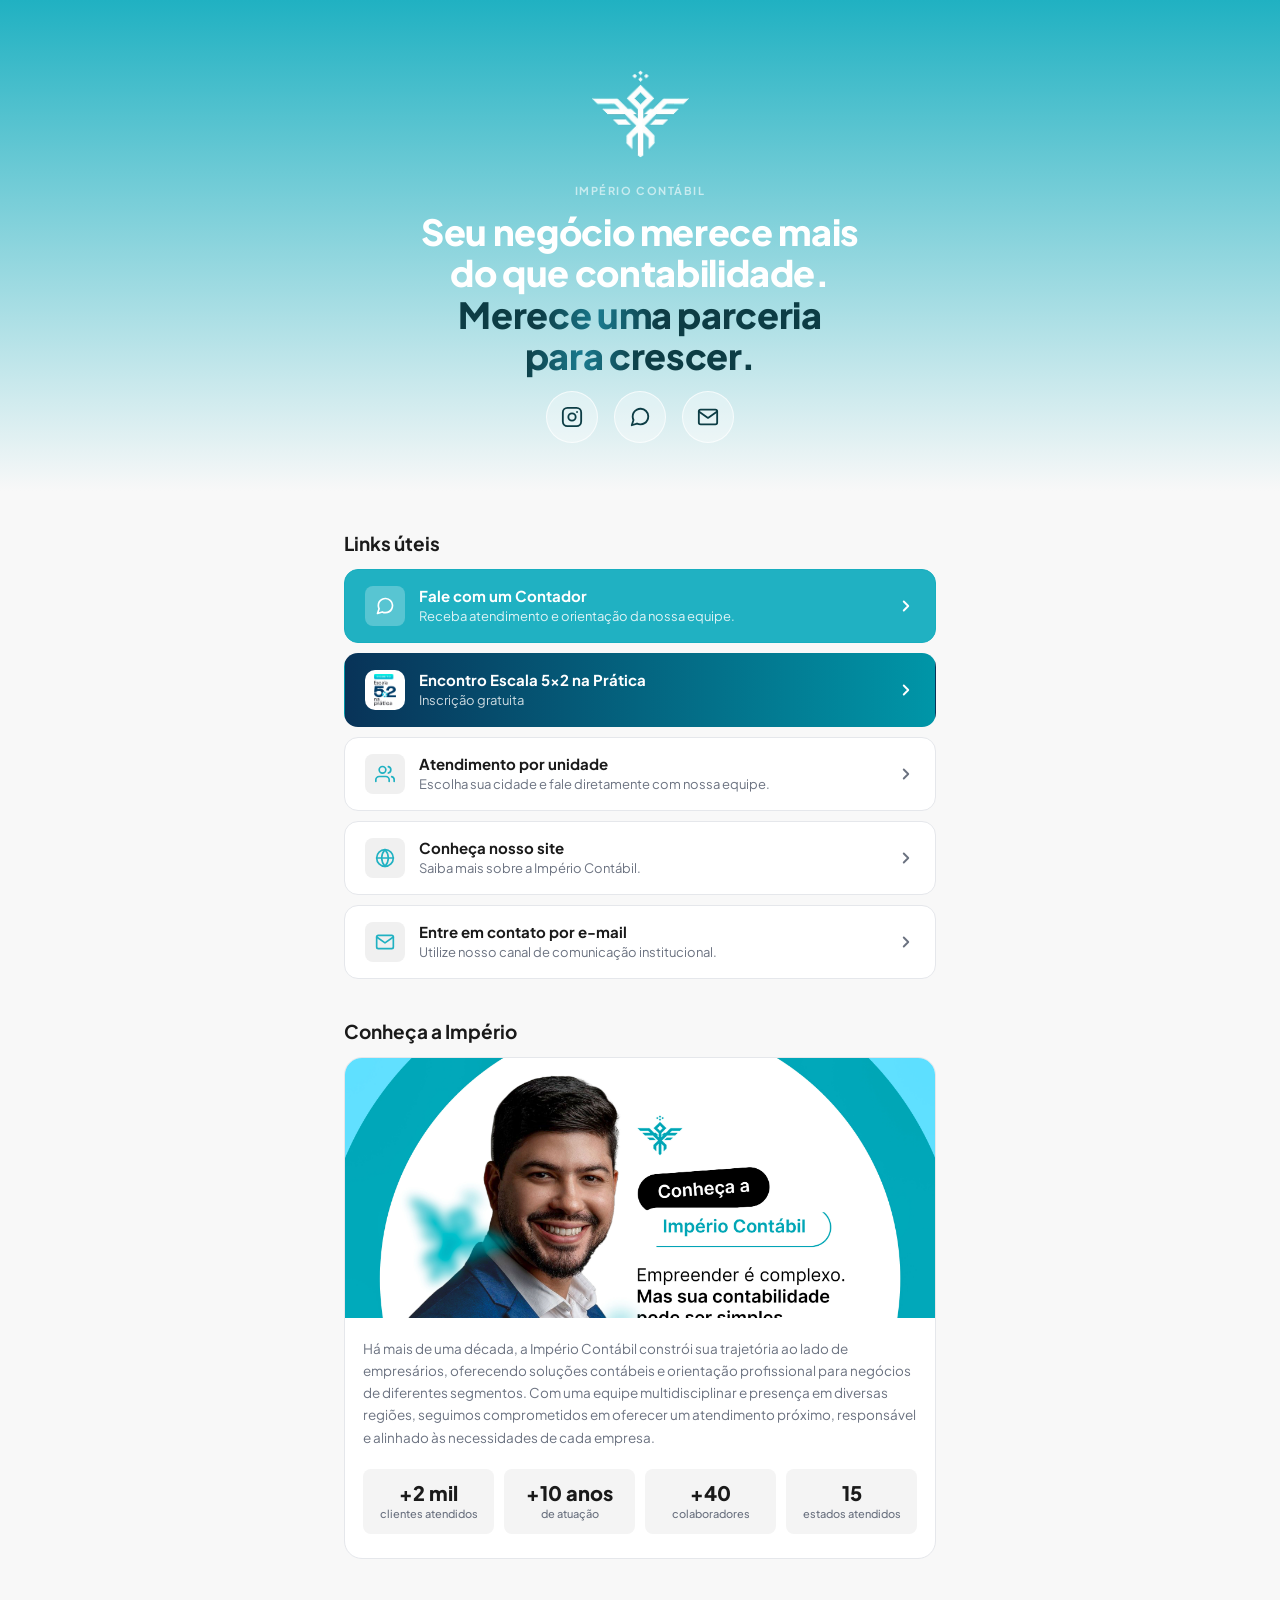
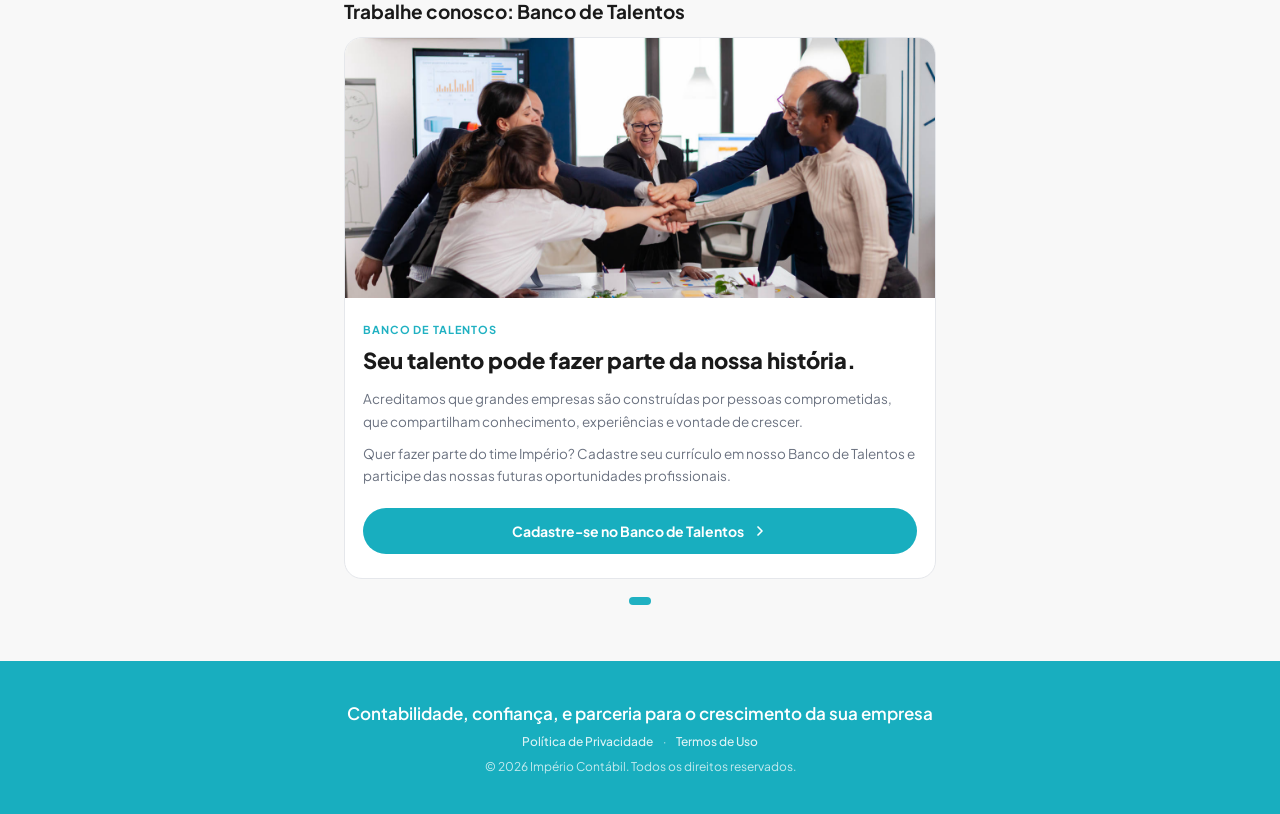
==== commit 03755362: "Corrige travessoes e ajustes gramaticais em todos os arquivos - Substitui travessoes por | nos titul" ====
--- a/index.html
+++ b/index.html
@@ -197,7 +197,7 @@
 
     <!-- TRABALHE CONOSCO -->
     <section class="section">
-      <h2 class="section__title">Trabalhe conosco &ndash; Banco de talento</h2>
+      <h2 class="section__title">Trabalhe conosco: Banco de Talentos</h2>
       <div class="carousel">
         <div class="carousel__track" id="carouselTrack">
 
